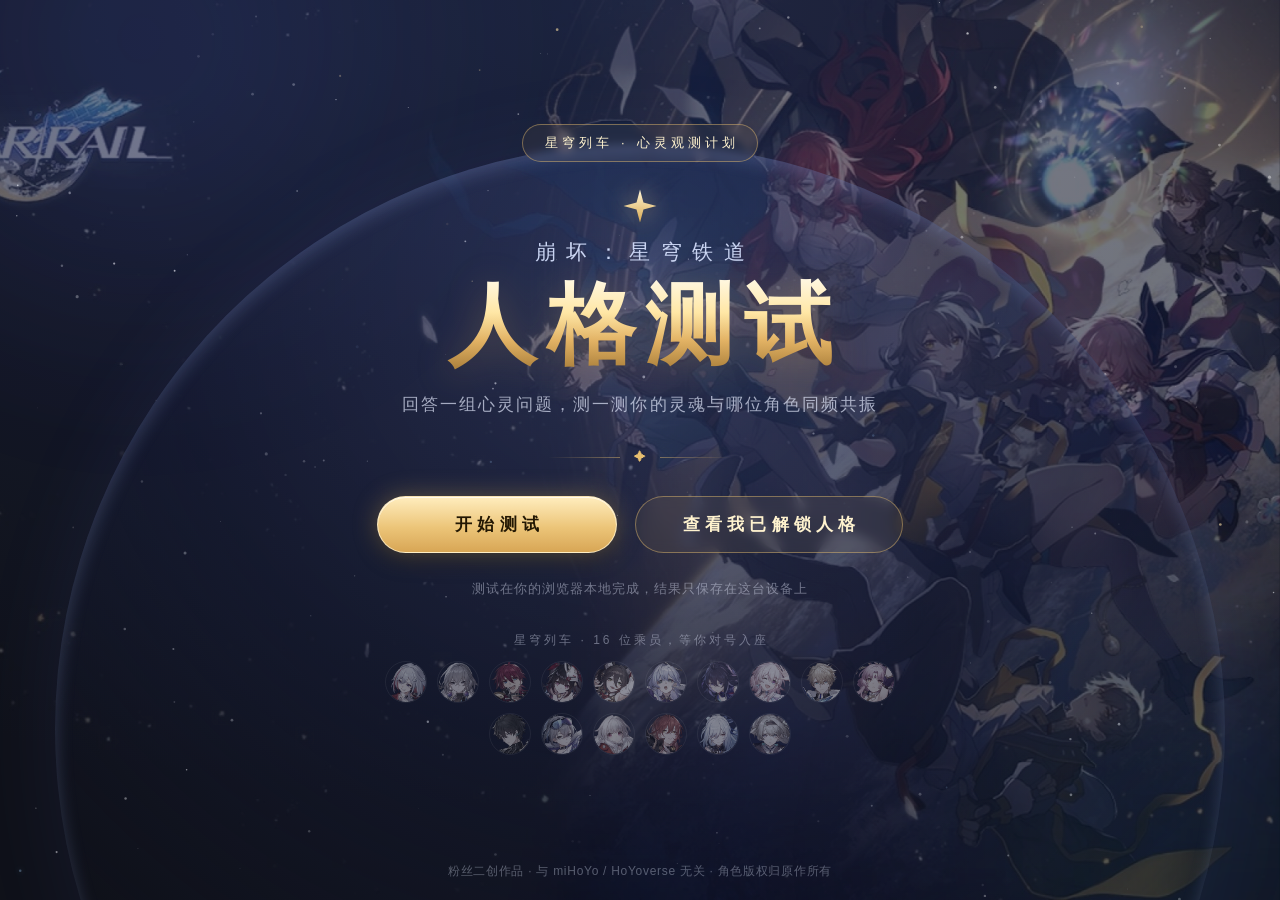
==== index.html @ e583221f "崩铁人格测试：完整站点（24/36 双版本题库、结果分析、人格图鉴、分享卡）" ====
<!DOCTYPE html>
<html lang="zh-CN">
<head>
  <meta charset="UTF-8" />
  <meta name="viewport" content="width=device-width, initial-scale=1.0" />
  <meta name="theme-color" content="#0b1020" />
  <meta name="description" content="24 或 36 道心灵问题，3 分钟测出你与哪位崩坏星穹铁道角色最像——人格画像、四维星图、灵魂同频，生成专属分享卡。" />
  <meta property="og:title" content="崩铁人格测试 · 你和哪位星穹铁道角色最像？" />
  <meta property="og:description" content="24 或 36 道心灵问题，测一测你的灵魂与哪位星穹铁道角色同频共振。" />
  <meta property="og:type" content="website" />
  <meta property="og:image" content="assets/img/og-cover.jpg" />
  <link rel="apple-touch-icon" href="assets/img/apple-touch-icon.png" />
  <link rel="icon" href="data:image/svg+xml,%3Csvg xmlns='http://www.w3.org/2000/svg' viewBox='0 0 24 24'%3E%3Cpath d='M12 1 L14.3 9.7 L23 12 L14.3 14.3 L12 23 L9.7 14.3 L1 12 L9.7 9.7 Z' fill='%23e8bf6f'/%3E%3C/svg%3E" />
  <title>崩铁人格测试 · 你和哪位星穹铁道角色最像？</title>
  <link rel="stylesheet" href="assets/css/style.css" />
</head>
<body>
  <img class="page-bg" src="assets/img/home-bg.jpg" alt="" aria-hidden="true" />
  <canvas id="starfield" aria-hidden="true"></canvas>
  <div class="nebula nebula-1" aria-hidden="true"></div>
  <div class="nebula nebula-2" aria-hidden="true"></div>
  <div class="planet" aria-hidden="true"></div>

  <main class="hero">
    <div class="badge"><span class="t">星穹列车 · 心灵观测计划</span></div>

    <svg class="sparkle" viewBox="0 0 24 24" aria-hidden="true">
      <defs>
        <linearGradient id="spark-grad" x1="0" y1="0" x2="0" y2="1">
          <stop offset="0" stop-color="#fff6d8" />
          <stop offset="1" stop-color="#d9a94f" />
        </linearGradient>
      </defs>
      <path d="M12 1 L14.3 9.7 L23 12 L14.3 14.3 L12 23 L9.7 14.3 L1 12 L9.7 9.7 Z" fill="url(#spark-grad)" />
    </svg>

    <h1 class="title">
      <span class="title-top">崩坏：星穹铁道</span>
      <span class="title-main">人格测试</span>
    </h1>

    <p class="subtitle">回答一组心灵问题，测一测你的灵魂与哪位角色同频共振</p>

    <div class="ornament" aria-hidden="true"><i></i>✦<i></i></div>

    <nav class="buttons">
      <a class="btn btn-primary" href="test.html">开始测试</a>
      <a class="btn btn-ghost" href="unlocked.html">
        查看我已解锁人格<span class="count-pill" id="unlockedCount" hidden>0</span>
      </a>
    </nav>

    <p class="hint">测试在你的浏览器本地完成，结果只保存在这台设备上</p>

    <p class="crew-caption">星穹列车 · 16 位乘员，等你对号入座</p>
    <div class="crew-strip" id="crew-strip" aria-label="列车乘员"></div>
  </main>

  <footer class="footer">
    <p>粉丝二创作品 · 与 miHoYo / HoYoverse 无关 · 角色版权归原作所有</p>
  </footer>

  <script src="assets/js/personas.js"></script>
  <script src="assets/js/main.js"></script>
</body>
</html>
---- assets/css/style.css ----
/* ============ 基础 ============ */
:root {
  color-scheme: dark;
  --bg-0: #05070f;
  --bg-1: #0b1020;
  --gold-hi: #fff3cf;
  --gold: #e8bf6f;
  --gold-deep: #c08c3e;
  --text: #eef2ff;
  --text-dim: rgba(230, 236, 255, 0.68);
  --line-gold: rgba(232, 191, 111, 0.45);
}

* { box-sizing: border-box; }

[hidden] { display: none !important; }

html, body { height: 100%; }

body {
  margin: 0;
  min-height: 100dvh;
  display: flex;
  flex-direction: column;
  font-family: "PingFang SC", "Hiragino Sans GB", "Microsoft YaHei", "Source Han Sans SC", sans-serif;
  color: var(--text);
  background: radial-gradient(120% 90% at 50% 0%, #141c38 0%, #0b1020 46%, var(--bg-0) 100%);
  overflow-x: hidden;
}

::selection { background: rgba(232, 191, 111, 0.35); }

/* ============ 背景：星空 / 星云 / 行星 ============ */
#starfield { position: fixed; inset: 0; z-index: 0; }

.nebula {
  position: fixed; z-index: 0;
  border-radius: 50%;
  filter: blur(90px);
  pointer-events: none;
}
.nebula-1 {
  width: 62vmax; height: 62vmax;
  top: -28vmax; left: -20vmax;
  opacity: 0.6;
  background: radial-gradient(circle, rgba(96, 116, 255, 0.26), transparent 66%);
  animation: drift-a 28s ease-in-out infinite alternate;
}
.nebula-2 {
  width: 55vmax; height: 55vmax;
  right: -20vmax; bottom: -24vmax;
  opacity: 0.5;
  background: radial-gradient(circle, rgba(64, 196, 224, 0.2), transparent 66%);
  animation: drift-b 34s ease-in-out infinite alternate;
}
@keyframes drift-a { to { transform: translate(7vmax, 5vmax) scale(1.1); } }
@keyframes drift-b { to { transform: translate(-6vmax, -4vmax) scale(1.08); } }

.planet {
  position: fixed; z-index: 0;
  left: 50%; bottom: -46vmin;
  transform: translateX(-50%);
  width: 130vmin; height: 130vmin;
  border-radius: 50%;
  pointer-events: none;
  background: radial-gradient(circle at 50% 12%, rgba(130, 150, 255, 0.18), rgba(24, 30, 60, 0.45) 40%, rgba(5, 7, 15, 0) 72%);
  box-shadow: inset 0 6px 18px rgba(170, 190, 255, 0.22), 0 0 90px rgba(110, 130, 255, 0.08);
}

/* ============ 主区域 ============ */
.hero {
  position: relative; z-index: 1;
  flex: 1;
  display: flex; flex-direction: column;
  align-items: center; justify-content: center;
  text-align: center;
  padding: 72px 24px 56px;
}

@keyframes rise {
  from { opacity: 0; transform: translateY(16px); }
}
.hero > * { animation: rise 0.9s cubic-bezier(0.22, 0.68, 0.32, 1) backwards; }
.hero > :nth-child(1) { animation-delay: 0.04s; }
.hero > :nth-child(2) { animation-delay: 0.12s; }
.hero > :nth-child(3) { animation-delay: 0.2s; }
.hero > :nth-child(4) { animation-delay: 0.28s; }
.hero > :nth-child(5) { animation-delay: 0.36s; }
.hero > :nth-child(6) { animation-delay: 0.44s; }
.hero > :nth-child(7) { animation-delay: 0.52s; }

/* 顶部徽章 */
.badge {
  display: inline-flex;
  padding: 9px 22px;
  border: 1px solid var(--line-gold);
  border-radius: 999px;
  font-size: 13px;
  letter-spacing: 0.32em;
  color: var(--gold-hi);
  background: rgba(232, 191, 111, 0.06);
  -webkit-backdrop-filter: blur(4px);
  backdrop-filter: blur(4px);
}
.badge .t { margin-right: -0.32em; } /* 抵消最后一个字的字距，保持视觉居中 */

/* 四角星 */
.sparkle {
  width: 36px;
  margin: 26px 0 4px;
  filter: drop-shadow(0 0 12px rgba(255, 230, 160, 0.6));
  animation: pulse 3.2s ease-in-out infinite;
}
.sparkle-lg { width: 44px; }
@keyframes pulse {
  50% { transform: scale(0.86); opacity: 0.85; }
}

/* 标题 */
.title { margin: 10px 0 18px; }
.title-top {
  display: block;
  font-size: clamp(15px, 2.6vw, 21px);
  font-weight: 500;
  letter-spacing: 0.5em;
  text-indent: 0.5em;
  color: #c9d4f2;
}
.title-main {
  display: block;
  margin-top: 8px;
  font-size: clamp(46px, 10vw, 88px);
  font-weight: 800;
  line-height: 1.15;
  letter-spacing: 0.12em;
  text-indent: 0.12em;
  background: linear-gradient(180deg, #fff8e3 4%, #ffe7a6 38%, #e2b264 66%, #a97e3a 96%);
  -webkit-background-clip: text;
  background-clip: text;
  color: transparent;
  filter: drop-shadow(0 4px 18px rgba(226, 178, 100, 0.28));
}

.subtitle {
  margin: 0;
  font-size: clamp(14px, 2.2vw, 17px);
  letter-spacing: 0.12em;
  color: var(--text-dim);
}

/* 装饰分隔线 */
.ornament {
  display: flex; align-items: center; gap: 14px;
  margin: 34px 0 32px;
  font-size: 12px;
  color: var(--gold);
}
.ornament i {
  display: block; width: 72px; height: 1px;
  background: linear-gradient(90deg, transparent, var(--line-gold));
}
.ornament i:last-child { transform: scaleX(-1); }

/* ============ 按钮 ============ */
.buttons { display: flex; flex-wrap: wrap; justify-content: center; gap: 18px; }

.btn {
  position: relative;
  display: inline-flex; align-items: center; justify-content: center; gap: 10px;
  min-width: 240px;
  padding: 16px 42px;
  border-radius: 999px;
  font-size: 17px;
  font-weight: 600;
  letter-spacing: 0.3em;
  text-indent: 0.3em;
  text-decoration: none;
  cursor: pointer;
  transition: transform 0.25s ease, box-shadow 0.25s ease, background 0.25s ease;
}
.btn:focus-visible { outline: 2px solid var(--gold); outline-offset: 3px; }
.btn:hover { transform: translateY(-2px); }
.btn:active { transform: translateY(0) scale(0.98); }

.btn-primary {
  color: #221703;
  background: linear-gradient(180deg, #ffedbe 0%, #ecc579 55%, #d8a655 100%);
  border: 1px solid rgba(255, 240, 200, 0.8);
  box-shadow: 0 0 24px rgba(232, 191, 111, 0.35), 0 6px 22px rgba(0, 0, 0, 0.45), inset 0 1px 0 rgba(255, 255, 255, 0.7);
}
.btn-primary:hover {
  box-shadow: 0 0 38px rgba(240, 205, 125, 0.55), 0 10px 26px rgba(0, 0, 0, 0.5), inset 0 1px 0 rgba(255, 255, 255, 0.8);
}

.btn-ghost {
  color: var(--gold-hi);
  background: rgba(232, 191, 111, 0.07);
  border: 1px solid var(--line-gold);
  -webkit-backdrop-filter: blur(6px);
  backdrop-filter: blur(6px);
}
.btn-ghost:hover {
  background: rgba(232, 191, 111, 0.14);
  box-shadow: 0 0 22px rgba(232, 191, 111, 0.18);
}

.count-pill[hidden] { display: none; }
.count-pill {
  min-width: 26px; height: 22px; padding: 0 8px;
  display: inline-flex; align-items: center; justify-content: center;
  border-radius: 999px;
  background: linear-gradient(180deg, #ffedbe, #d8a655);
  color: #221703;
  font-size: 13px;
  font-weight: 700;
  letter-spacing: 0;
  text-indent: 0;
}

.hint {
  margin: 28px 0 0;
  font-size: 12.5px;
  letter-spacing: 0.08em;
  color: rgba(230, 236, 255, 0.42);
}

/* ============ 页脚 ============ */
.footer {
  position: relative; z-index: 1;
  padding: 0 16px 20px;
  text-align: center;
  font-size: 12px;
  letter-spacing: 0.06em;
  color: rgba(230, 236, 255, 0.34);
  animation: rise 1s 0.6s backwards;
}
.footer p { margin: 0; }

/* ============ 占位页面板 ============ */
.panel {
  max-width: 480px;
  padding: 56px 48px;
  border-radius: 24px;
  border: 1px solid rgba(232, 191, 111, 0.28);
  background: linear-gradient(180deg, rgba(20, 26, 52, 0.72), rgba(12, 16, 34, 0.66));
  box-shadow: 0 24px 70px rgba(0, 0, 0, 0.5), inset 0 1px 0 rgba(255, 255, 255, 0.06);
  -webkit-backdrop-filter: blur(10px);
  backdrop-filter: blur(10px);
}
.panel h2 {
  margin: 18px 0 10px;
  font-size: 26px;
  letter-spacing: 0.18em;
  text-indent: 0.18em;
  color: var(--gold-hi);
}
.panel p {
  margin: 0 0 32px;
  line-height: 1.9;
  color: var(--text-dim);
}
.panel .btn { min-width: 200px; }

/* ============ 响应式 ============ */
@media (max-width: 560px) {
  .hero { padding: 56px 20px 44px; }
  .buttons { flex-direction: column; align-items: center; width: 100%; }
  .btn { width: 100%; max-width: 320px; min-width: 0; }
  .panel { padding: 44px 28px; margin: 0 4px; }
}

@media (prefers-reduced-motion: reduce) {
  *, *::before, *::after {
    animation-duration: 0.01ms !important;
    animation-iteration-count: 1 !important;
    transition-duration: 0.01ms !important;
  }
}

/* ============ 内页通用 ============ */
.page-flow { justify-content: flex-start; }
.page-flow .screen {
  width: 100%;
  max-width: 720px;
  margin: auto;
  animation: rise 0.6s cubic-bezier(0.22, 0.68, 0.32, 1) backwards;
}
.panel-wide { max-width: 560px; }
.text-link {
  display: inline-block;
  margin-top: 24px;
  padding: 0;
  background: none;
  border: none;
  font-family: inherit;
  font-size: 13.5px;
  letter-spacing: 0.1em;
  color: var(--text-dim);
  text-decoration: none;
  cursor: pointer;
  transition: color 0.2s ease;
}
.text-link:hover { color: var(--gold-hi); }
.text-link:focus-visible { outline: 2px solid var(--gold); outline-offset: 3px; border-radius: 4px; }

/* 版本选择 */
.version-picker {
  display: grid;
  grid-template-columns: 1fr 1fr;
  gap: 12px;
  margin: 0 0 16px;
  text-align: left;
}
.version-card {
  display: flex;
  flex-direction: column;
  gap: 6px;
  padding: 18px 18px 16px;
  border: 1px solid rgba(255, 255, 255, 0.14);
  border-radius: 16px;
  background: rgba(255, 255, 255, 0.04);
  color: var(--text);
  font-family: inherit;
  cursor: pointer;
  transition: border-color 0.2s ease, background 0.2s ease, box-shadow 0.2s ease, transform 0.2s ease;
}
.version-card:hover {
  border-color: rgba(232, 191, 111, 0.5);
  transform: translateY(-1px);
}
.version-card.selected {
  border-color: rgba(232, 191, 111, 0.65);
  background: linear-gradient(180deg, rgba(232, 191, 111, 0.14), rgba(232, 191, 111, 0.05));
  box-shadow: 0 0 18px rgba(232, 191, 111, 0.15);
}
.version-card:focus-visible { outline: 2px solid var(--gold); outline-offset: 2px; }
.version-name { font-size: 16px; font-weight: 700; letter-spacing: 0.1em; }
.version-card.selected .version-name { color: var(--gold-hi); }
.version-meta { font-size: 12.5px; letter-spacing: 0.08em; color: var(--gold); }
.version-desc { font-size: 12.5px; line-height: 1.6; color: var(--text-dim); }
.intro-tip {
  margin: 0 0 22px;
  font-size: 13px;
  letter-spacing: 0.05em;
  color: var(--text-dim);
}

/* ============ 答题页 ============ */
.quiz-head { width: 100%; max-width: 640px; margin: 0 auto 22px; }
.quiz-progress-text {
  margin-bottom: 10px;
  text-align: center;
  font-size: 13px;
  letter-spacing: 0.2em;
  color: var(--text-dim);
}
.progress-track {
  height: 4px;
  border-radius: 999px;
  background: rgba(255, 255, 255, 0.08);
  overflow: hidden;
}
.progress-fill {
  width: 0;
  height: 100%;
  border-radius: 999px;
  background: linear-gradient(90deg, #d8a655, #ffe7a6);
  box-shadow: 0 0 12px rgba(232, 191, 111, 0.5);
  transition: width 0.35s ease;
}
.quiz-card {
  padding: 40px 40px 32px;
  border-radius: 24px;
  border: 1px solid rgba(232, 191, 111, 0.22);
  background: linear-gradient(180deg, rgba(20, 26, 52, 0.72), rgba(12, 16, 34, 0.66));
  box-shadow: 0 24px 70px rgba(0, 0, 0, 0.45), inset 0 1px 0 rgba(255, 255, 255, 0.06);
  -webkit-backdrop-filter: blur(10px);
  backdrop-filter: blur(10px);
  text-align: center;
  animation: rise 0.35s cubic-bezier(0.22, 0.68, 0.32, 1) backwards;
}
.quiz-tag {
  display: inline-block;
  margin-bottom: 18px;
  padding: 5px 14px;
  border: 1px solid rgba(232, 191, 111, 0.35);
  border-radius: 999px;
  font-size: 12px;
  letter-spacing: 0.3em;
  text-indent: 0.3em;
  color: var(--gold);
}
.quiz-question {
  margin: 0 0 28px;
  font-size: clamp(19px, 3.4vw, 24px);
  font-weight: 600;
  line-height: 1.7;
}
.quiz-options { display: flex; flex-direction: column; gap: 12px; }
.opt {
  width: 100%;
  padding: 14px 20px;
  border: 1px solid rgba(255, 255, 255, 0.14);
  border-radius: 14px;
  background: rgba(255, 255, 255, 0.04);
  color: var(--text);
  font-family: inherit;
  font-size: 15.5px;
  line-height: 1.55;
  cursor: pointer;
  text-align: center;
  transition: border-color 0.2s ease, background 0.2s ease, transform 0.2s ease, box-shadow 0.2s ease, color 0.2s ease;
}
.opt:hover {
  border-color: rgba(232, 191, 111, 0.55);
  background: rgba(232, 191, 111, 0.08);
  transform: translateY(-1px);
}
.opt.selected {
  border-color: transparent;
  background: linear-gradient(180deg, #ffedbe, #d8a655);
  color: #221703;
  font-weight: 600;
  box-shadow: 0 0 20px rgba(232, 191, 111, 0.4);
}
.opt:focus-visible { outline: 2px solid var(--gold); outline-offset: 2px; }

/* ============ 计算中 ============ */
.calc-star {
  font-size: 46px;
  color: var(--gold);
  filter: drop-shadow(0 0 16px rgba(255, 230, 160, 0.7));
  animation: pulse 1.4s ease-in-out infinite;
}
.calc-text {
  margin: 18px 0 0;
  letter-spacing: 0.3em;
  text-indent: 0.3em;
  color: var(--text-dim);
}

/* ============ 结果页 ============ */
.result-title {
  margin: 26px 0 4px;
  font-size: clamp(40px, 8vw, 64px);
  font-weight: 800;
  letter-spacing: 0.12em;
  text-indent: 0.12em;
  background: linear-gradient(180deg, #fff8e3 4%, #ffe7a6 38%, #e2b264 66%, #a97e3a 96%);
  -webkit-background-clip: text;
  background-clip: text;
  color: transparent;
  filter: drop-shadow(0 4px 18px rgba(226, 178, 100, 0.28));
}
.result-character {
  margin: 6px 0 0;
  font-size: 19px;
  letter-spacing: 0.25em;
  text-indent: 0.25em;
  color: #c9d4f2;
}
.result-code { color: var(--gold); }
.result-blurb {
  max-width: 440px;
  margin: 14px 0 0;
  line-height: 1.9;
  color: var(--text-dim);
}
.axis-labels {
  display: grid;
  grid-template-columns: 1fr auto 1fr;
  margin-bottom: 7px;
  font-size: 12.5px;
  letter-spacing: 0.08em;
  color: var(--text-dim);
}
.axis-labels span:last-child { text-align: right; }
.axis-name { color: var(--gold); letter-spacing: 0.2em; }
.axis-track {
  position: relative;
  height: 8px;
  border-radius: 999px;
  background: rgba(255, 255, 255, 0.08);
}
.axis-center {
  position: absolute;
  left: 50%;
  top: -3px;
  width: 1px;
  height: 14px;
  background: rgba(255, 255, 255, 0.3);
}
.axis-fill {
  position: absolute;
  top: 0;
  height: 100%;
  width: 0;
  border-radius: 999px;
  transition: width 0.9s cubic-bezier(0.22, 0.68, 0.32, 1);
}
.axis-fill.pos {
  left: 50%;
  background: linear-gradient(90deg, #c89a4a, #ffe9b0);
  box-shadow: 0 0 10px rgba(232, 191, 111, 0.35);
}
.axis-fill.neg {
  right: 50%;
  background: linear-gradient(90deg, #9fd8ff, #33638f);
  box-shadow: 0 0 10px rgba(126, 200, 255, 0.3);
}
#screen-result .buttons { margin-top: 30px; }

/* ============ 人格图鉴 ============ */
.gallery-title { margin: 14px 0 4px; }
.gallery-title .title-main { font-size: clamp(32px, 6vw, 52px); }
.persona-grid {
  display: grid;
  grid-template-columns: repeat(4, 1fr);
  gap: 14px;
  width: 100%;
  max-width: 760px;
  margin: 32px 0 6px;
}
.persona-card {
  display: flex;
  flex-direction: column;
  justify-content: center;
  gap: 4px;
  min-height: 132px;
  padding: 20px 12px 16px;
  border: 1px solid rgba(255, 255, 255, 0.1);
  border-radius: 18px;
  background: rgba(255, 255, 255, 0.03);
  text-align: center;
}
.persona-card.unlocked {
  border-color: rgba(232, 191, 111, 0.4);
  background: linear-gradient(180deg, rgba(232, 191, 111, 0.1), rgba(232, 191, 111, 0.03));
  box-shadow: 0 0 18px rgba(232, 191, 111, 0.08);
  cursor: pointer;
  transition: transform 0.25s ease, border-color 0.25s ease, box-shadow 0.25s ease;
}
.persona-card.unlocked:hover {
  transform: translateY(-4px);
  border-color: rgba(232, 191, 111, 0.75);
  box-shadow: 0 0 28px rgba(232, 191, 111, 0.22);
}
.persona-card.unlocked:focus-visible {
  outline: 2px solid var(--gold);
  outline-offset: 3px;
}
.persona-code { font-size: 10.5px; letter-spacing: 0.18em; color: var(--text-dim); }
.persona-name { font-size: 20px; font-weight: 700; }
.persona-card.locked .persona-name { color: rgba(230, 236, 255, 0.38); }
.persona-title { font-size: 12px; letter-spacing: 0.15em; color: var(--gold); }
.persona-card.locked .persona-title { color: rgba(230, 236, 255, 0.3); }
.persona-blurb {
  margin-top: 4px;
  font-size: 11.5px;
  line-height: 1.65;
  color: var(--text-dim);
}

.result-quote {
  margin: 16px auto 0;
  max-width: 420px;
  font-size: 14px;
  line-height: 1.8;
  letter-spacing: 0.05em;
  color: rgba(232, 191, 111, 0.85);
}

/* 结果分区 */
.result-section { width: 100%; max-width: 560px; margin: 38px 0 0; }
.section-title {
  display: flex;
  align-items: center;
  justify-content: center;
  gap: 12px;
  margin: 0 0 18px;
  font-size: 15px;
  font-weight: 600;
  letter-spacing: 0.3em;
  text-indent: 0.3em;
  color: var(--gold);
}
.section-title::before,
.section-title::after {
  content: '';
  height: 1px;
  flex: 1;
  max-width: 70px;
  background: linear-gradient(90deg, transparent, var(--line-gold));
}
.section-title::after { transform: scaleX(-1); }

.profile-text p {
  margin: 0 0 14px;
  font-size: 15px;
  line-height: 2;
  color: var(--text);
  text-align: left;
}
.profile-text p:last-child { margin-bottom: 0; }

/* 四维星图 */
.radar { display: block; width: min(340px, 88%); margin: 0 auto 6px; }
.radar-ring { fill: none; stroke: rgba(255, 255, 255, 0.12); }
.radar-spoke { stroke: rgba(255, 255, 255, 0.12); }
.radar-shape {
  fill: rgba(232, 191, 111, 0.16);
  stroke: #e8bf6f;
  stroke-width: 1.6;
  stroke-linejoin: round;
  filter: drop-shadow(0 0 10px rgba(232, 191, 111, 0.4));
}
.radar-label {
  fill: var(--text-dim);
  font-size: 11px;
  letter-spacing: 0.05em;
}
.axes {
  width: 100%;
  max-width: 440px;
  margin: 18px auto 0;
  display: flex;
  flex-direction: column;
  gap: 18px;
  text-align: left;
}
.axis-texts {
  display: flex;
  flex-direction: column;
  gap: 16px;
  margin-top: 22px;
  text-align: left;
}
.axis-text-head {
  margin-bottom: 5px;
  font-size: 13px;
  letter-spacing: 0.15em;
  color: var(--gold);
}
.axis-text p {
  margin: 0;
  font-size: 14px;
  line-height: 1.9;
  color: var(--text-dim);
}

/* 闪光点 / 影子面 */
.trait-list {
  list-style: none;
  margin: 0;
  padding: 0;
  display: flex;
  flex-direction: column;
  gap: 10px;
  text-align: left;
}
.trait-list li {
  position: relative;
  padding: 12px 16px 12px 42px;
  border: 1px solid rgba(255, 255, 255, 0.1);
  border-radius: 12px;
  background: rgba(255, 255, 255, 0.03);
  font-size: 14.5px;
  line-height: 1.7;
  color: var(--text);
}
.trait-list li::before {
  content: '✦';
  position: absolute;
  left: 18px;
  top: 12px;
  font-size: 13px;
  color: var(--gold);
}
.trait-list.shadow li { border-color: rgba(159, 198, 232, 0.22); }
.trait-list.shadow li::before {
  content: '☾';
  color: #9fc6e8;
}

/* 灵魂同频 */
.partner-card {
  display: flex;
  align-items: center;
  gap: 16px;
  padding: 20px 22px;
  border: 1px solid rgba(232, 191, 111, 0.3);
  border-radius: 18px;
  background: linear-gradient(135deg, rgba(232, 191, 111, 0.09), rgba(126, 200, 255, 0.06));
  text-align: left;
}
.partner-avatar {
  flex: none;
  width: 52px;
  height: 52px;
  border-radius: 50%;
  display: flex;
  align-items: center;
  justify-content: center;
  font-size: 22px;
  font-weight: 700;
  color: #221703;
  background: linear-gradient(180deg, #ffedbe, #d8a655);
  box-shadow: 0 0 16px rgba(232, 191, 111, 0.35);
}
.partner-name { font-size: 17px; font-weight: 700; }
.partner-code {
  margin-left: 8px;
  font-size: 11px;
  letter-spacing: 0.15em;
  color: var(--gold);
}
.partner-info p {
  margin: 6px 0 0;
  font-size: 13.5px;
  line-height: 1.8;
  color: var(--text-dim);
}

@media (max-width: 700px) {
  .persona-grid { grid-template-columns: repeat(2, 1fr); }
  .quiz-card { padding: 28px 22px 24px; }
  .result-section { margin-top: 32px; }
}

@media (max-width: 520px) {
  .version-picker { grid-template-columns: 1fr; }
}

/* ============ 结果页人物展示 ============ */
#screen-result { position: relative; }
#screen-result > *:not(.result-backdrop) { position: relative; z-index: 1; }
.result-backdrop {
  position: absolute;
  top: 0;
  left: 50%;
  transform: translateX(-50%);
  width: 420px;
  max-width: 92vw;
  height: 400px;
  pointer-events: none;
  z-index: 0;
}
.result-backdrop img {
  width: 100%;
  height: 100%;
  object-fit: cover;
  border-radius: 42%;
  filter: blur(48px) saturate(1.15);
  opacity: 0.2;
}
.result-avatar {
  width: 124px;
  height: 124px;
  margin: 24px auto 10px;
  border-radius: 50%;
  padding: 4px;
  background: linear-gradient(180deg, #ffe9a8, #c89a4a);
  box-shadow: 0 0 0 1px rgba(255, 240, 200, 0.3), 0 0 38px rgba(232, 191, 111, 0.4);
}
.result-avatar img {
  display: block;
  width: 100%;
  height: 100%;
  border-radius: 50%;
  background: var(--bg-1);
}
.result-title { margin: 12px 0 4px; }

.partner-avatar {
  flex: none;
  width: 58px;
  height: 58px;
  border-radius: 50%;
  padding: 2px;
  background: linear-gradient(180deg, #ffedbe, #d8a655);
  box-shadow: 0 0 16px rgba(232, 191, 111, 0.35);
}
.partner-avatar img {
  display: block;
  width: 100%;
  height: 100%;
  border-radius: 50%;
  background: var(--bg-1);
}

/* ============ 图鉴头像 ============ */
.persona-avatar {
  display: block;
  width: 64px;
  height: 64px;
  margin: 0 auto 10px;
  border-radius: 50%;
  border: 1px solid rgba(232, 191, 111, 0.55);
  box-shadow: 0 0 14px rgba(232, 191, 111, 0.18);
}
.persona-card.locked .persona-avatar {
  display: flex;
  align-items: center;
  justify-content: center;
  border: 1px dashed rgba(255, 255, 255, 0.22);
  box-shadow: none;
  background: rgba(255, 255, 255, 0.03);
  color: rgba(230, 236, 255, 0.4);
  font-size: 20px;
}

/* ============ 首页乘员头像 ============ */
.crew-caption {
  margin: 34px 0 12px;
  font-size: 12px;
  letter-spacing: 0.25em;
  text-indent: 0.25em;
  color: rgba(230, 236, 255, 0.4);
}
.crew-strip {
  display: flex;
  flex-wrap: wrap;
  justify-content: center;
  gap: 10px;
  max-width: 560px;
  margin: 0 auto;
}
.crew-strip img {
  width: 42px;
  height: 42px;
  border-radius: 50%;
  opacity: 0.45;
  filter: grayscale(0.55);
  border: 1px solid rgba(255, 255, 255, 0.14);
  transition: opacity 0.25s ease, filter 0.25s ease, transform 0.25s ease, border-color 0.25s ease;
}
.crew-strip img:hover {
  opacity: 1;
  filter: none;
  transform: translateY(-3px);
  border-color: rgba(232, 191, 111, 0.65);
}
.hero > :nth-child(8) { animation-delay: 0.6s; }
.hero > :nth-child(9) { animation-delay: 0.68s; }

/* ============ 首页背景图 ============ */
.page-bg {
  position: fixed;
  inset: 0;
  z-index: 0;
  width: 100%;
  height: 100%;
  object-fit: cover;
  opacity: 0.42;
  mix-blend-mode: screen;
  pointer-events: none;
}

/* ============ 分享卡弹层 ============ */
.share-modal {
  position: fixed;
  inset: 0;
  z-index: 50;
  display: flex;
  align-items: center;
  justify-content: center;
  padding: 24px;
  background: rgba(4, 6, 12, 0.8);
  -webkit-backdrop-filter: blur(8px);
  backdrop-filter: blur(8px);
}
.share-panel {
  display: flex;
  flex-direction: column;
  align-items: center;
  gap: 16px;
  max-height: 100%;
  overflow-y: auto;
}
.share-panel img {
  max-height: 72vh;
  max-width: 100%;
  border-radius: 18px;
  border: 1px solid rgba(232, 191, 111, 0.35);
  box-shadow: 0 30px 90px rgba(0, 0, 0, 0.6);
}
.share-panel .share-canvas-fallback {
  max-height: 72vh;
  max-width: 100%;
  border-radius: 18px;
}
.share-tip {
  margin: 0;
  font-size: 13px;
  letter-spacing: 0.08em;
  color: var(--text-dim);
}
.share-actions { display: flex; gap: 12px; flex-wrap: wrap; justify-content: center; }
.share-actions .btn { min-width: 150px; padding: 12px 26px; font-size: 15px; }
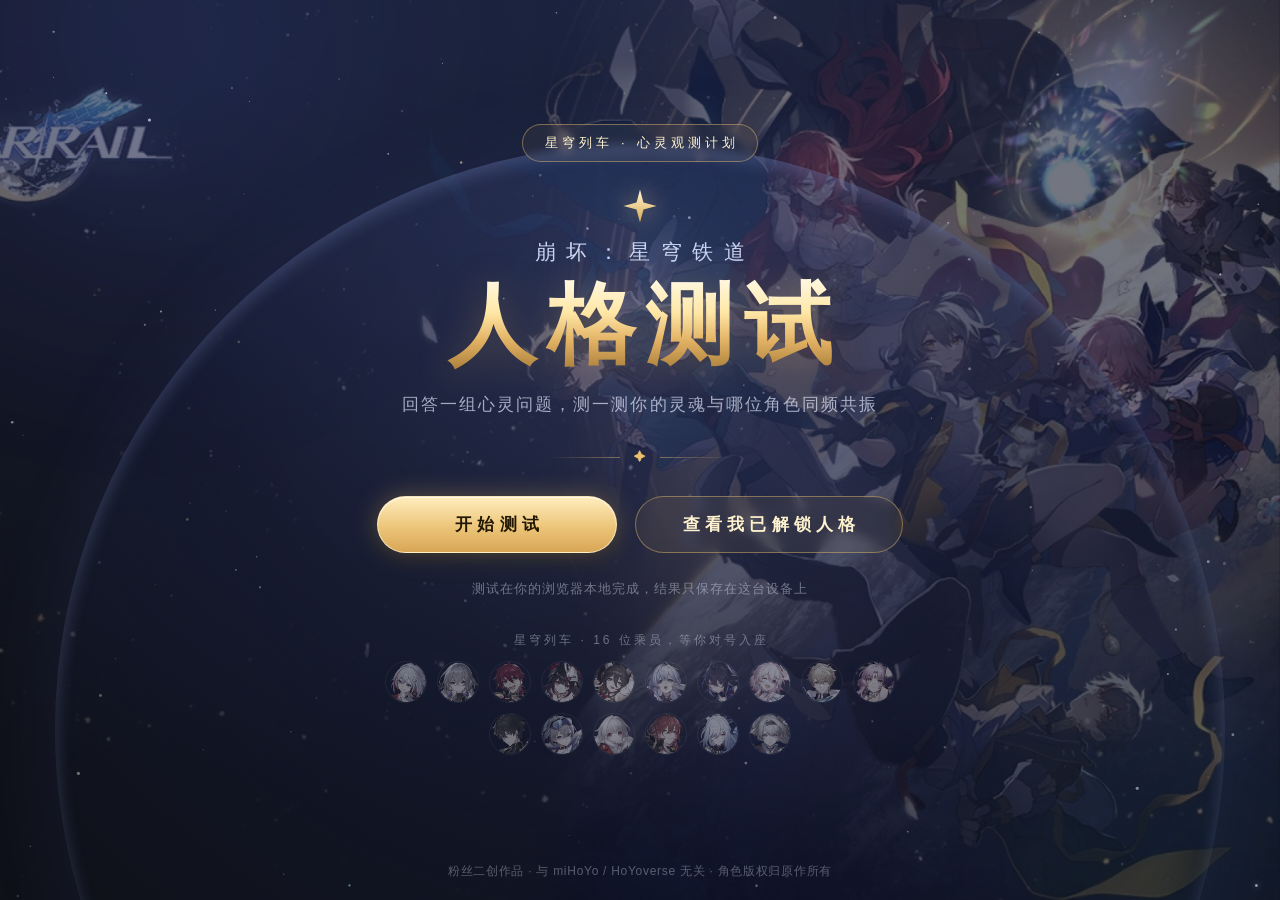
==== commit 703d33c0: "og:image 改为绝对地址，修复分享缩略图抓取" ====
--- a/index.html
+++ b/index.html
@@ -8,7 +8,7 @@
   <meta property="og:title" content="崩铁人格测试 · 你和哪位星穹铁道角色最像？" />
   <meta property="og:description" content="24 或 36 道心灵问题，测一测你的灵魂与哪位星穹铁道角色同频共振。" />
   <meta property="og:type" content="website" />
-  <meta property="og:image" content="assets/img/og-cover.jpg" />
+  <meta property="og:image" content="https://1820070208.github.io/hsr-persona-test/assets/img/og-cover.jpg" />
   <link rel="apple-touch-icon" href="assets/img/apple-touch-icon.png" />
   <link rel="icon" href="data:image/svg+xml,%3Csvg xmlns='http://www.w3.org/2000/svg' viewBox='0 0 24 24'%3E%3Cpath d='M12 1 L14.3 9.7 L23 12 L14.3 14.3 L12 23 L9.7 14.3 L1 12 L9.7 9.7 Z' fill='%23e8bf6f'/%3E%3C/svg%3E" />
   <title>崩铁人格测试 · 你和哪位星穹铁道角色最像？</title>
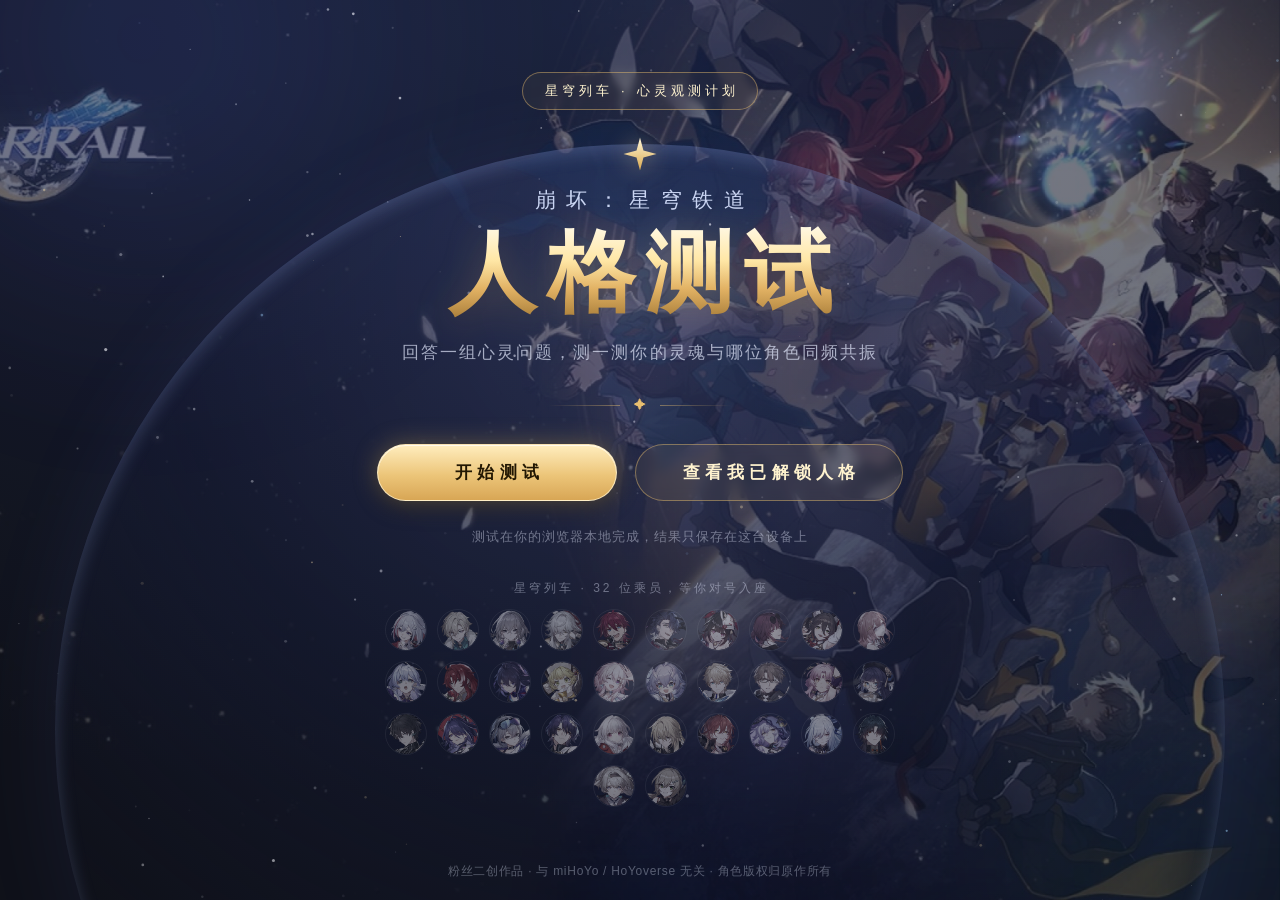
==== commit 582e738a: "新增专业版 48 题与 16 位副角色（同型另一面），图鉴扩至 32 格" ====
--- a/index.html
+++ b/index.html
@@ -52,7 +52,7 @@
 
     <p class="hint">测试在你的浏览器本地完成，结果只保存在这台设备上</p>
 
-    <p class="crew-caption">星穹列车 · 16 位乘员，等你对号入座</p>
+    <p class="crew-caption">星穹列车 · 32 位乘员，等你对号入座</p>
     <div class="crew-strip" id="crew-strip" aria-label="列车乘员"></div>
   </main>
 
--- a/assets/css/style.css
+++ b/assets/css/style.css
@@ -306,7 +306,7 @@
 /* 版本选择 */
 .version-picker {
   display: grid;
-  grid-template-columns: 1fr 1fr;
+  grid-template-columns: repeat(3, 1fr);
   gap: 12px;
   margin: 0 0 16px;
   text-align: left;
@@ -460,6 +460,26 @@
   color: #c9d4f2;
 }
 .result-code { color: var(--gold); }
+.result-sub {
+  display: inline-flex;
+  align-items: center;
+  gap: 8px;
+  margin-top: 12px;
+  padding: 5px 14px 5px 6px;
+  border: 1px solid rgba(159, 198, 232, 0.35);
+  border-radius: 999px;
+  background: rgba(159, 198, 232, 0.08);
+  font-size: 13px;
+  letter-spacing: 0.08em;
+  color: #a8d8ff;
+}
+.result-sub img {
+  width: 26px;
+  height: 26px;
+  border-radius: 50%;
+  border: 1px solid rgba(159, 198, 232, 0.5);
+}
+.result-sub span { display: inline-block; }
 .result-blurb {
   max-width: 440px;
   margin: 14px 0 0;
@@ -730,6 +750,18 @@
 @media (max-width: 520px) {
   .version-picker { grid-template-columns: 1fr; }
 }
+
+.sub-card {
+  background: linear-gradient(180deg, rgba(159, 198, 232, 0.08), rgba(159, 198, 232, 0.02));
+  border-color: rgba(159, 198, 232, 0.35) !important;
+  box-shadow: 0 0 18px rgba(126, 200, 255, 0.1);
+}
+.sub-card:hover {
+  border-color: rgba(159, 198, 232, 0.7) !important;
+  box-shadow: 0 0 28px rgba(126, 200, 255, 0.22);
+}
+.sub-card .persona-avatar { border-color: rgba(159, 198, 232, 0.55); }
+.sub-card .persona-title { color: #a8d8ff; }
 
 /* ============ 结果页人物展示 ============ */
 #screen-result { position: relative; }
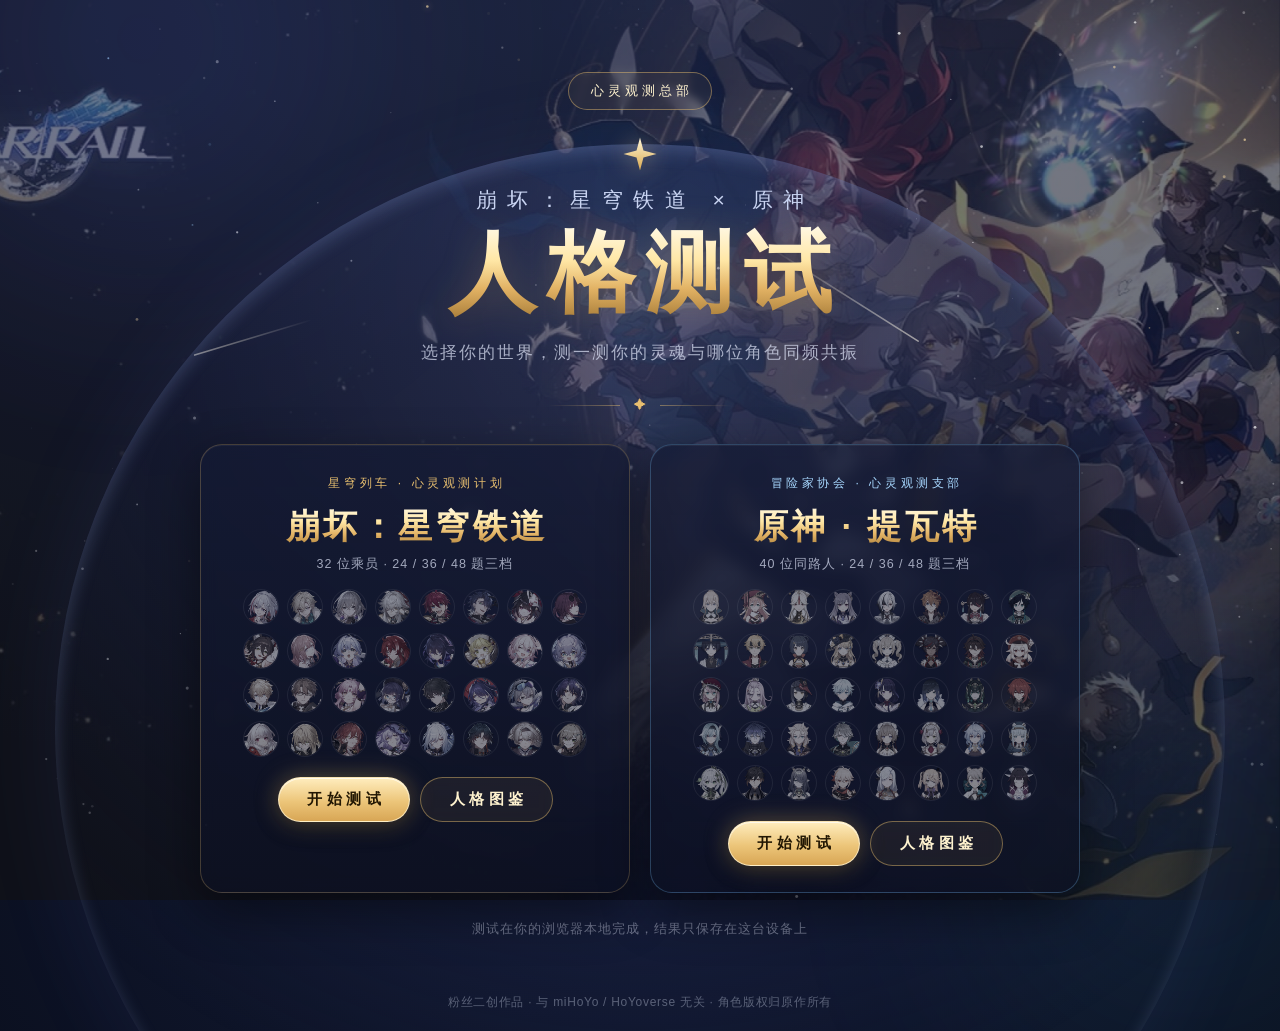
==== commit d706062e: "新增原神版完整站点与双世界统一起始页，修复结果页居中与图鉴详情错序" ====
--- a/index.html
+++ b/index.html
@@ -4,14 +4,14 @@
   <meta charset="UTF-8" />
   <meta name="viewport" content="width=device-width, initial-scale=1.0" />
   <meta name="theme-color" content="#0b1020" />
-  <meta name="description" content="24 或 36 道心灵问题，3 分钟测出你与哪位崩坏星穹铁道角色最像——人格画像、四维星图、灵魂同频，生成专属分享卡。" />
-  <meta property="og:title" content="崩铁人格测试 · 你和哪位星穹铁道角色最像？" />
-  <meta property="og:description" content="24 或 36 道心灵问题，测一测你的灵魂与哪位星穹铁道角色同频共振。" />
+  <meta name="description" content="崩铁 × 原神双世界人格测试：选择你的世界，测一测你的灵魂与哪位角色同频共振。" />
+  <meta property="og:title" content="人格测试 · 崩铁 × 原神" />
+  <meta property="og:description" content="选择你的世界：星穹列车或提瓦特，测一测你的灵魂与哪位角色同频共振。" />
   <meta property="og:type" content="website" />
   <meta property="og:image" content="https://1820070208.github.io/hsr-persona-test/assets/img/og-cover.jpg" />
   <link rel="apple-touch-icon" href="assets/img/apple-touch-icon.png" />
   <link rel="icon" href="data:image/svg+xml,%3Csvg xmlns='http://www.w3.org/2000/svg' viewBox='0 0 24 24'%3E%3Cpath d='M12 1 L14.3 9.7 L23 12 L14.3 14.3 L12 23 L9.7 14.3 L1 12 L9.7 9.7 Z' fill='%23e8bf6f'/%3E%3C/svg%3E" />
-  <title>崩铁人格测试 · 你和哪位星穹铁道角色最像？</title>
+  <title>人格测试 · 你和哪位角色最像？</title>
   <link rel="stylesheet" href="assets/css/style.css" />
 </head>
 <body>
@@ -22,7 +22,7 @@
   <div class="planet" aria-hidden="true"></div>
 
   <main class="hero">
-    <div class="badge"><span class="t">星穹列车 · 心灵观测计划</span></div>
+    <div class="badge"><span class="t">心灵观测总部</span></div>
 
     <svg class="sparkle" viewBox="0 0 24 24" aria-hidden="true">
       <defs>
@@ -35,25 +35,39 @@
     </svg>
 
     <h1 class="title">
-      <span class="title-top">崩坏：星穹铁道</span>
+      <span class="title-top">崩坏：星穹铁道 × 原神</span>
       <span class="title-main">人格测试</span>
     </h1>
 
-    <p class="subtitle">回答一组心灵问题，测一测你的灵魂与哪位角色同频共振</p>
+    <p class="subtitle">选择你的世界，测一测你的灵魂与哪位角色同频共振</p>
 
     <div class="ornament" aria-hidden="true"><i></i>✦<i></i></div>
 
-    <nav class="buttons">
-      <a class="btn btn-primary" href="test.html">开始测试</a>
-      <a class="btn btn-ghost" href="unlocked.html">
-        查看我已解锁人格<span class="count-pill" id="unlockedCount" hidden>0</span>
-      </a>
-    </nav>
+    <div class="mode-grid">
+      <section class="mode-card hsr">
+        <div class="mode-tag">星穹列车 · 心灵观测计划</div>
+        <h2 class="mode-name">崩坏：星穹铁道</h2>
+        <p class="mode-desc">32 位乘员 · 24 / 36 / 48 题三档</p>
+        <div class="mode-strip" id="hsr-strip" aria-label="列车乘员"></div>
+        <nav class="mode-actions">
+          <a class="btn btn-primary" href="test.html">开始测试</a>
+          <a class="btn btn-ghost" href="unlocked.html">人格图鉴<span class="count-pill" id="hsrUnlockedCount" hidden>0</span></a>
+        </nav>
+      </section>
+
+      <section class="mode-card gs">
+        <div class="mode-tag">冒险家协会 · 心灵观测支部</div>
+        <h2 class="mode-name">原神 · 提瓦特</h2>
+        <p class="mode-desc">40 位同路人 · 24 / 36 / 48 题三档</p>
+        <div class="mode-strip" id="gs-strip" aria-label="提瓦特同路人"></div>
+        <nav class="mode-actions">
+          <a class="btn btn-primary" href="genshin/test.html">开始测试</a>
+          <a class="btn btn-ghost" href="genshin/unlocked.html">人格图鉴<span class="count-pill" id="gsUnlockedCount" hidden>0</span></a>
+        </nav>
+      </section>
+    </div>
 
     <p class="hint">测试在你的浏览器本地完成，结果只保存在这台设备上</p>
-
-    <p class="crew-caption">星穹列车 · 32 位乘员，等你对号入座</p>
-    <div class="crew-strip" id="crew-strip" aria-label="列车乘员"></div>
   </main>
 
   <footer class="footer">
@@ -61,6 +75,8 @@
   </footer>
 
   <script src="assets/js/personas.js"></script>
+  <script src="genshin/assets/js/personas.js"></script>
   <script src="assets/js/main.js"></script>
+  <script src="assets/js/home.js"></script>
 </body>
 </html>
--- a/assets/css/style.css
+++ b/assets/css/style.css
@@ -239,6 +239,7 @@
 /* ============ 占位页面板 ============ */
 .panel {
   max-width: 480px;
+  margin: 0 auto;
   padding: 56px 48px;
   border-radius: 24px;
   border: 1px solid rgba(232, 191, 111, 0.28);
@@ -482,7 +483,7 @@
 .result-sub span { display: inline-block; }
 .result-blurb {
   max-width: 440px;
-  margin: 14px 0 0;
+  margin: 14px auto 0;
   line-height: 1.9;
   color: var(--text-dim);
 }
@@ -591,7 +592,7 @@
 }
 
 /* 结果分区 */
-.result-section { width: 100%; max-width: 560px; margin: 38px 0 0; }
+.result-section { width: 100%; max-width: 560px; margin: 38px auto 0; }
 .section-title {
   display: flex;
   align-items: center;
@@ -929,3 +930,80 @@
 }
 .share-actions { display: flex; gap: 12px; flex-wrap: wrap; justify-content: center; }
 .share-actions .btn { min-width: 150px; padding: 12px 26px; font-size: 15px; }
+
+/* ============ 起始页：模式选择 ============ */
+.mode-grid {
+  display: grid;
+  grid-template-columns: repeat(2, 1fr);
+  gap: 20px;
+  width: 100%;
+  max-width: 880px;
+  margin: 0 auto;
+  text-align: center;
+}
+.mode-card {
+  display: flex;
+  flex-direction: column;
+  align-items: center;
+  padding: 30px 24px 26px;
+  border: 1px solid rgba(232, 191, 111, 0.25);
+  border-radius: 22px;
+  background: linear-gradient(180deg, rgba(20, 26, 52, 0.72), rgba(12, 16, 34, 0.66));
+  box-shadow: 0 18px 50px rgba(0, 0, 0, 0.45), inset 0 1px 0 rgba(255, 255, 255, 0.05);
+  -webkit-backdrop-filter: blur(8px);
+  backdrop-filter: blur(8px);
+  transition: transform 0.25s ease, border-color 0.25s ease, box-shadow 0.25s ease;
+}
+.mode-card:hover {
+  transform: translateY(-4px);
+  border-color: rgba(232, 191, 111, 0.55);
+  box-shadow: 0 24px 60px rgba(0, 0, 0, 0.5), 0 0 26px rgba(232, 191, 111, 0.14);
+}
+.mode-card.gs { border-color: rgba(126, 200, 255, 0.26); }
+.mode-card.gs .mode-tag { color: #a8d8ff; }
+.mode-card.gs:hover {
+  border-color: rgba(126, 200, 255, 0.6);
+  box-shadow: 0 24px 60px rgba(0, 0, 0, 0.5), 0 0 26px rgba(126, 200, 255, 0.16);
+}
+.mode-tag { font-size: 12px; letter-spacing: 0.3em; text-indent: 0.3em; color: var(--gold); }
+.mode-name {
+  margin: 12px 0 6px;
+  font-size: clamp(24px, 4vw, 34px);
+  font-weight: 800;
+  letter-spacing: 0.1em;
+  text-indent: 0.1em;
+  background: linear-gradient(180deg, #fff8e3 4%, #ffe7a6 38%, #e2b264 66%, #a97e3a 96%);
+  -webkit-background-clip: text;
+  background-clip: text;
+  color: transparent;
+}
+.mode-desc { margin: 0; font-size: 12.5px; letter-spacing: 0.08em; color: var(--text-dim); }
+.mode-strip {
+  display: flex;
+  flex-wrap: wrap;
+  justify-content: center;
+  gap: 8px;
+  max-width: 400px;
+  margin: 16px 0 20px;
+}
+.mode-strip img {
+  width: 36px;
+  height: 36px;
+  border-radius: 50%;
+  opacity: 0.5;
+  filter: grayscale(0.55);
+  border: 1px solid rgba(255, 255, 255, 0.14);
+  transition: opacity 0.25s ease, filter 0.25s ease, transform 0.25s ease, border-color 0.25s ease;
+}
+.mode-strip img:hover {
+  opacity: 1;
+  filter: none;
+  transform: translateY(-3px);
+  border-color: rgba(232, 191, 111, 0.65);
+}
+.mode-actions { display: flex; flex-wrap: wrap; justify-content: center; gap: 10px; }
+.mode-actions .btn { min-width: 0; padding: 12px 24px; font-size: 15px; }
+
+@media (max-width: 720px) {
+  .mode-grid { grid-template-columns: 1fr; }
+}
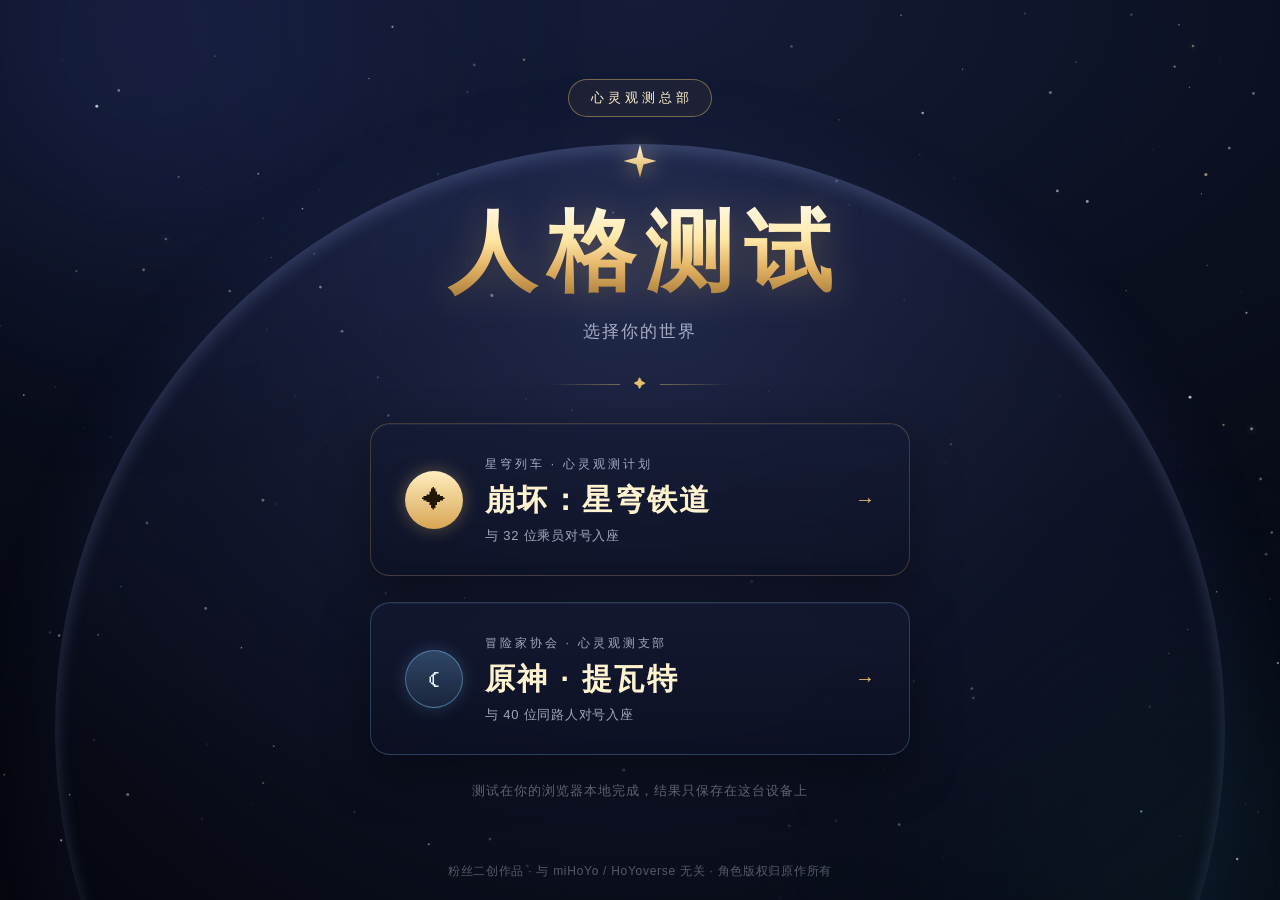
==== commit 841a231b: "起始页定稿：选择世界后进入各自起始页（崩铁页迁至 hsr/），原神起始页配璃月·千帆背景图" ====
--- a/index.html
+++ b/index.html
@@ -5,17 +5,16 @@
   <meta name="viewport" content="width=device-width, initial-scale=1.0" />
   <meta name="theme-color" content="#0b1020" />
   <meta name="description" content="崩铁 × 原神双世界人格测试：选择你的世界，测一测你的灵魂与哪位角色同频共振。" />
-  <meta property="og:title" content="人格测试 · 崩铁 × 原神" />
-  <meta property="og:description" content="选择你的世界：星穹列车或提瓦特，测一测你的灵魂与哪位角色同频共振。" />
+  <meta property="og:title" content="人格测试 · 选择你的世界" />
+  <meta property="og:description" content="崩坏：星穹铁道 × 原神，两套人格测试任你选择，测一测你的灵魂与哪位角色同频共振。" />
   <meta property="og:type" content="website" />
   <meta property="og:image" content="https://1820070208.github.io/hsr-persona-test/assets/img/og-cover.jpg" />
   <link rel="apple-touch-icon" href="assets/img/apple-touch-icon.png" />
   <link rel="icon" href="data:image/svg+xml,%3Csvg xmlns='http://www.w3.org/2000/svg' viewBox='0 0 24 24'%3E%3Cpath d='M12 1 L14.3 9.7 L23 12 L14.3 14.3 L12 23 L9.7 14.3 L1 12 L9.7 9.7 Z' fill='%23e8bf6f'/%3E%3C/svg%3E" />
-  <title>人格测试 · 你和哪位角色最像？</title>
+  <title>人格测试 · 选择你的世界</title>
   <link rel="stylesheet" href="assets/css/style.css" />
 </head>
 <body>
-  <img class="page-bg" src="assets/img/home-bg.jpg" alt="" aria-hidden="true" />
   <canvas id="starfield" aria-hidden="true"></canvas>
   <div class="nebula nebula-1" aria-hidden="true"></div>
   <div class="nebula nebula-2" aria-hidden="true"></div>
@@ -35,37 +34,34 @@
     </svg>
 
     <h1 class="title">
-      <span class="title-top">崩坏：星穹铁道 × 原神</span>
       <span class="title-main">人格测试</span>
     </h1>
 
-    <p class="subtitle">选择你的世界，测一测你的灵魂与哪位角色同频共振</p>
+    <p class="subtitle">选择你的世界</p>
 
     <div class="ornament" aria-hidden="true"><i></i>✦<i></i></div>
 
-    <div class="mode-grid">
-      <section class="mode-card hsr">
-        <div class="mode-tag">星穹列车 · 心灵观测计划</div>
-        <h2 class="mode-name">崩坏：星穹铁道</h2>
-        <p class="mode-desc">32 位乘员 · 24 / 36 / 48 题三档</p>
-        <div class="mode-strip" id="hsr-strip" aria-label="列车乘员"></div>
-        <nav class="mode-actions">
-          <a class="btn btn-primary" href="test.html">开始测试</a>
-          <a class="btn btn-ghost" href="unlocked.html">人格图鉴<span class="count-pill" id="hsrUnlockedCount" hidden>0</span></a>
-        </nav>
-      </section>
+    <nav class="world-list" aria-label="选择游戏世界">
+      <a class="world-panel hsr" href="hsr/index.html">
+        <span class="world-icon" aria-hidden="true">✦</span>
+        <span class="world-text">
+          <span class="world-eyebrow">星穹列车 · 心灵观测计划</span>
+          <span class="world-name" style="display:block;">崩坏：星穹铁道</span>
+          <span class="world-tag" style="display:block;">与 32 位乘员对号入座</span>
+        </span>
+        <span class="world-arrow" aria-hidden="true">→</span>
+      </a>
 
-      <section class="mode-card gs">
-        <div class="mode-tag">冒险家协会 · 心灵观测支部</div>
-        <h2 class="mode-name">原神 · 提瓦特</h2>
-        <p class="mode-desc">40 位同路人 · 24 / 36 / 48 题三档</p>
-        <div class="mode-strip" id="gs-strip" aria-label="提瓦特同路人"></div>
-        <nav class="mode-actions">
-          <a class="btn btn-primary" href="genshin/test.html">开始测试</a>
-          <a class="btn btn-ghost" href="genshin/unlocked.html">人格图鉴<span class="count-pill" id="gsUnlockedCount" hidden>0</span></a>
-        </nav>
-      </section>
-    </div>
+      <a class="world-panel gs" href="genshin/index.html">
+        <span class="world-icon" aria-hidden="true">☾</span>
+        <span class="world-text">
+          <span class="world-eyebrow">冒险家协会 · 心灵观测支部</span>
+          <span class="world-name" style="display:block;">原神 · 提瓦特</span>
+          <span class="world-tag" style="display:block;">与 40 位同路人对号入座</span>
+        </span>
+        <span class="world-arrow" aria-hidden="true">→</span>
+      </a>
+    </nav>
 
     <p class="hint">测试在你的浏览器本地完成，结果只保存在这台设备上</p>
   </main>
@@ -74,9 +70,6 @@
     <p>粉丝二创作品 · 与 miHoYo / HoYoverse 无关 · 角色版权归原作所有</p>
   </footer>
 
-  <script src="assets/js/personas.js"></script>
-  <script src="genshin/assets/js/personas.js"></script>
   <script src="assets/js/main.js"></script>
-  <script src="assets/js/home.js"></script>
 </body>
 </html>
--- a/assets/css/style.css
+++ b/assets/css/style.css
@@ -931,79 +931,87 @@
 .share-actions { display: flex; gap: 12px; flex-wrap: wrap; justify-content: center; }
 .share-actions .btn { min-width: 150px; padding: 12px 26px; font-size: 15px; }
 
-/* ============ 起始页：模式选择 ============ */
-.mode-grid {
-  display: grid;
-  grid-template-columns: repeat(2, 1fr);
-  gap: 20px;
+/* ============ 起始页：选择世界 ============ */
+.world-list {
+  display: flex;
+  flex-direction: column;
+  gap: 26px;
   width: 100%;
-  max-width: 880px;
+  max-width: 540px;
   margin: 0 auto;
-  text-align: center;
-}
-.mode-card {
-  display: flex;
-  flex-direction: column;
+}
+.world-panel {
+  display: flex;
   align-items: center;
-  padding: 30px 24px 26px;
-  border: 1px solid rgba(232, 191, 111, 0.25);
-  border-radius: 22px;
-  background: linear-gradient(180deg, rgba(20, 26, 52, 0.72), rgba(12, 16, 34, 0.66));
-  box-shadow: 0 18px 50px rgba(0, 0, 0, 0.45), inset 0 1px 0 rgba(255, 255, 255, 0.05);
+  gap: 22px;
+  padding: 30px 34px;
+  border: 1px solid rgba(232, 191, 111, 0.22);
+  border-radius: 20px;
+  background: linear-gradient(180deg, rgba(20, 26, 52, 0.62), rgba(12, 16, 34, 0.56));
+  box-shadow: 0 18px 50px rgba(0, 0, 0, 0.4), inset 0 1px 0 rgba(255, 255, 255, 0.05);
   -webkit-backdrop-filter: blur(8px);
   backdrop-filter: blur(8px);
+  text-decoration: none;
   transition: transform 0.25s ease, border-color 0.25s ease, box-shadow 0.25s ease;
 }
-.mode-card:hover {
-  transform: translateY(-4px);
-  border-color: rgba(232, 191, 111, 0.55);
-  box-shadow: 0 24px 60px rgba(0, 0, 0, 0.5), 0 0 26px rgba(232, 191, 111, 0.14);
-}
-.mode-card.gs { border-color: rgba(126, 200, 255, 0.26); }
-.mode-card.gs .mode-tag { color: #a8d8ff; }
-.mode-card.gs:hover {
+.world-panel:hover { transform: translateY(-4px); }
+.world-panel.hsr:hover {
+  border-color: rgba(232, 191, 111, 0.6);
+  box-shadow: 0 24px 60px rgba(0, 0, 0, 0.48), 0 0 30px rgba(232, 191, 111, 0.16);
+}
+.world-panel.gs { border-color: rgba(126, 200, 255, 0.24); }
+.world-panel.gs:hover {
   border-color: rgba(126, 200, 255, 0.6);
-  box-shadow: 0 24px 60px rgba(0, 0, 0, 0.5), 0 0 26px rgba(126, 200, 255, 0.16);
-}
-.mode-tag { font-size: 12px; letter-spacing: 0.3em; text-indent: 0.3em; color: var(--gold); }
-.mode-name {
-  margin: 12px 0 6px;
-  font-size: clamp(24px, 4vw, 34px);
+  box-shadow: 0 24px 60px rgba(0, 0, 0, 0.48), 0 0 30px rgba(126, 200, 255, 0.16);
+}
+.world-icon {
+  flex: none;
+  width: 58px;
+  height: 58px;
+  display: flex;
+  align-items: center;
+  justify-content: center;
+  border-radius: 50%;
+  font-size: 24px;
+}
+.world-panel.hsr .world-icon {
+  color: #221703;
+  background: linear-gradient(180deg, #ffedbe, #d8a655);
+  box-shadow: 0 0 18px rgba(232, 191, 111, 0.35);
+}
+.world-panel.gs .world-icon {
+  color: #eaf6ff;
+  background: linear-gradient(180deg, rgba(126, 200, 255, 0.28), rgba(126, 200, 255, 0.1));
+  border: 1px solid rgba(126, 200, 255, 0.45);
+  box-shadow: 0 0 18px rgba(126, 200, 255, 0.2);
+}
+.world-text { flex: 1; text-align: left; }
+.world-eyebrow {
+  font-size: 12px;
+  letter-spacing: 0.24em;
+  color: var(--text-dim);
+}
+.world-name {
+  margin: 7px 0 6px;
+  font-size: clamp(24px, 3.6vw, 30px);
   font-weight: 800;
-  letter-spacing: 0.1em;
-  text-indent: 0.1em;
-  background: linear-gradient(180deg, #fff8e3 4%, #ffe7a6 38%, #e2b264 66%, #a97e3a 96%);
-  -webkit-background-clip: text;
-  background-clip: text;
-  color: transparent;
-}
-.mode-desc { margin: 0; font-size: 12.5px; letter-spacing: 0.08em; color: var(--text-dim); }
-.mode-strip {
-  display: flex;
-  flex-wrap: wrap;
-  justify-content: center;
-  gap: 8px;
-  max-width: 400px;
-  margin: 16px 0 20px;
-}
-.mode-strip img {
-  width: 36px;
-  height: 36px;
-  border-radius: 50%;
-  opacity: 0.5;
-  filter: grayscale(0.55);
-  border: 1px solid rgba(255, 255, 255, 0.14);
-  transition: opacity 0.25s ease, filter 0.25s ease, transform 0.25s ease, border-color 0.25s ease;
-}
-.mode-strip img:hover {
-  opacity: 1;
-  filter: none;
-  transform: translateY(-3px);
-  border-color: rgba(232, 191, 111, 0.65);
-}
-.mode-actions { display: flex; flex-wrap: wrap; justify-content: center; gap: 10px; }
-.mode-actions .btn { min-width: 0; padding: 12px 24px; font-size: 15px; }
-
-@media (max-width: 720px) {
-  .mode-grid { grid-template-columns: 1fr; }
-}
+  letter-spacing: 0.08em;
+  color: var(--gold-hi);
+}
+.world-tag {
+  font-size: 13px;
+  letter-spacing: 0.06em;
+  color: var(--text-dim);
+}
+.world-arrow {
+  flex: none;
+  font-size: 20px;
+  color: var(--gold);
+  transition: transform 0.25s ease;
+}
+.world-panel:hover .world-arrow { transform: translateX(5px); }
+
+@media (max-width: 560px) {
+  .world-panel { padding: 24px 22px; gap: 16px; }
+  .world-icon { width: 48px; height: 48px; font-size: 20px; }
+}
